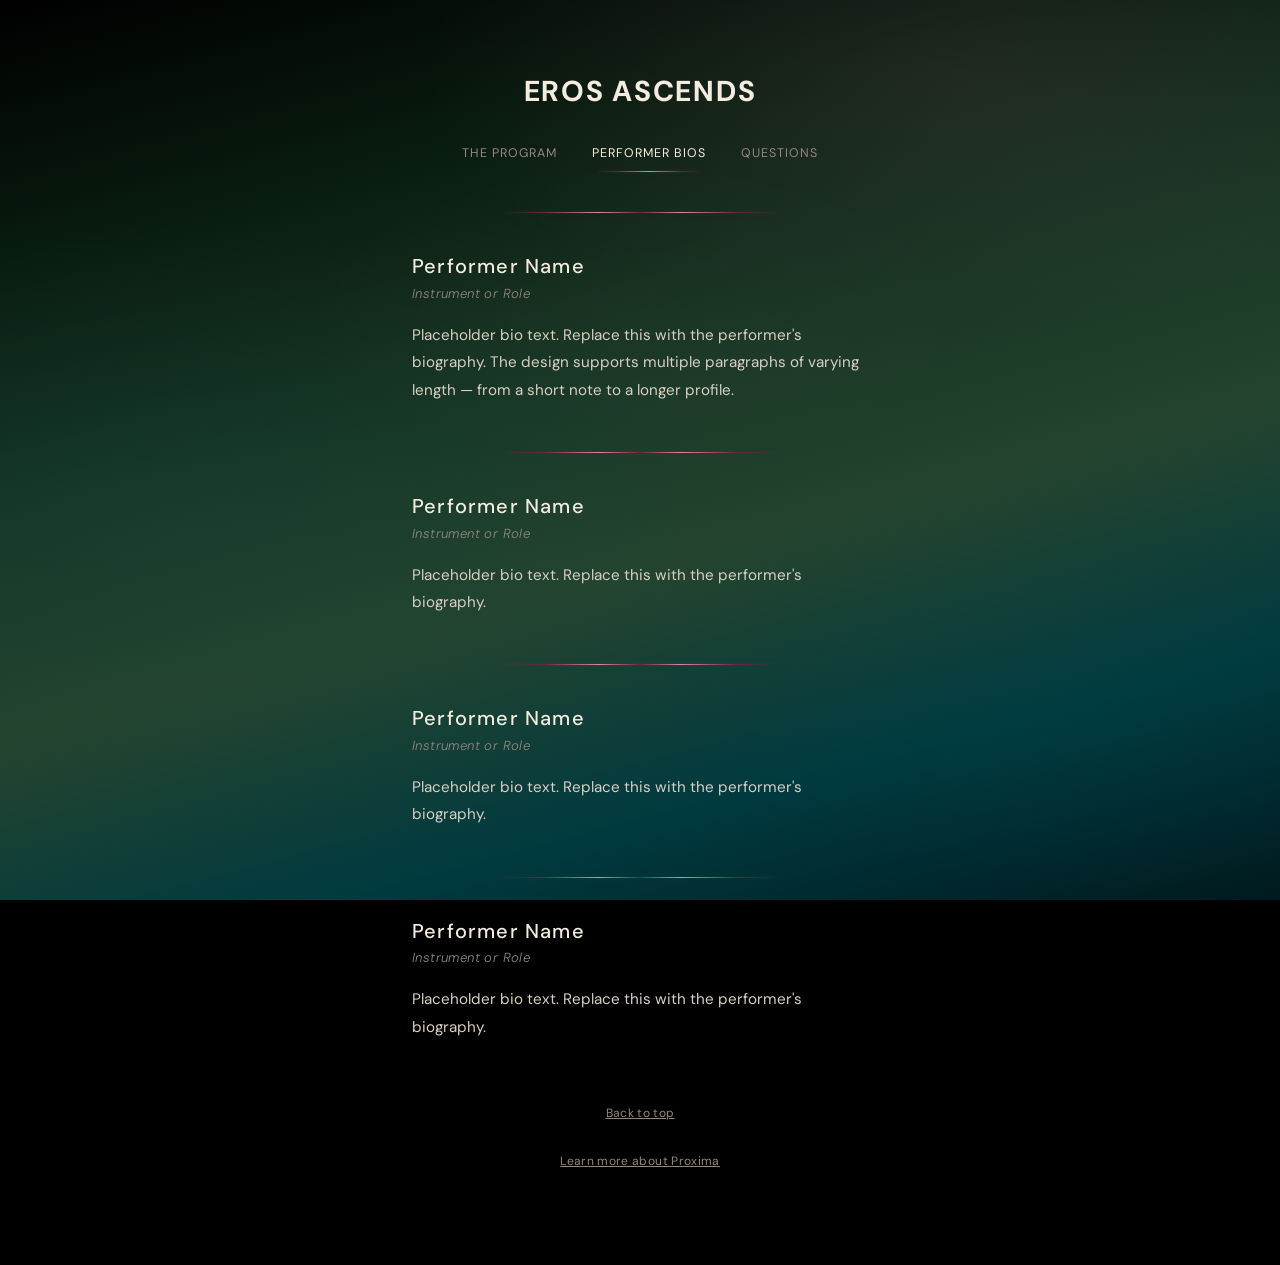
==== bios.html @ 9f5f0519 "Add files via upload" ====
<!DOCTYPE html>
<html lang="en">
<head>
  <meta charset="UTF-8">
  <meta name="viewport" content="width=device-width, initial-scale=1.0">
  <title>Eros Ascends — Performer Bios</title>
  <link rel="preconnect" href="https://fonts.googleapis.com">
  <link rel="preconnect" href="https://fonts.gstatic.com" crossorigin>
  <link href="https://fonts.googleapis.com/css2?family=DM+Sans:ital,wght@0,300;0,400;0,500;0,700;1,300;1,400&display=swap" rel="stylesheet">
  <link rel="stylesheet" href="style.css">
</head>
<body>

  <!-- ── Site Header & Navigation ── -->
  <header class="site-header">
    <h1 class="site-title"><a href="index.html">EROS ASCENDS</a></h1>
    <nav class="tab-nav" aria-label="Site navigation">
      <a href="index.html">The Program</a>
      <a href="bios.html" class="active">Performer Bios</a>
      <a href="questions.html">Questions</a>
    </nav>
  </header>

  <article class="page" id="top">

    <hr class="divider">

    <!-- ── Bio entries ──
         Replace the placeholder text below with actual performer bios.
         Each bio-card follows the same structure:
         .bio-name  → performer name
         .bio-role  → instrument / role
         .bio-text  → one or more paragraphs
    -->

    <section class="bio-card">
      <h2 class="bio-name">Performer Name</h2>
      <p class="bio-role">Instrument or Role</p>
      <div class="bio-text">
        <p>Placeholder bio text. Replace this with the performer's biography. The design supports multiple paragraphs of varying length — from a short note to a longer profile.</p>
      </div>
    </section>

    <hr class="divider">

    <section class="bio-card">
      <h2 class="bio-name">Performer Name</h2>
      <p class="bio-role">Instrument or Role</p>
      <div class="bio-text">
        <p>Placeholder bio text. Replace this with the performer's biography.</p>
      </div>
    </section>

    <hr class="divider">

    <section class="bio-card">
      <h2 class="bio-name">Performer Name</h2>
      <p class="bio-role">Instrument or Role</p>
      <div class="bio-text">
        <p>Placeholder bio text. Replace this with the performer's biography.</p>
      </div>
    </section>

    <hr class="divider">

    <section class="bio-card">
      <h2 class="bio-name">Performer Name</h2>
      <p class="bio-role">Instrument or Role</p>
      <div class="bio-text">
        <p>Placeholder bio text. Replace this with the performer's biography.</p>
      </div>
    </section>

    <a class="top-link" href="#top">Back to top</a>
    <a class="footer-link" href="https://www.proximaslc.com" target="_blank" rel="noopener">Learn more about Proxima</a>

  </article>

</body>
</html>
---- style.css ----
/* ═══════════════════════════════════════════════
   EROS ASCENDS — Shared Styles
   ═══════════════════════════════════════════════ */

/* ── Reset & Base ── */
*, *::before, *::after {
  margin: 0;
  padding: 0;
  box-sizing: border-box;
}

html {
  font-size: 16px;
  -webkit-text-size-adjust: 100%;
  scroll-behavior: smooth;
}

body {
  font-family: 'DM Sans', sans-serif;

  /* ── Atmospheric layered background ──
     Dark base with subtle color blooms:
     pink glow upper-right, teal lower-left,
     secondary teal lower-right, faint white center.
  */
  background-color: #000000;
  background-image:
    radial-gradient(ellipse 60% 40% at 75% 8%,
      rgba(204, 111, 152, 0.10) 0%,
      transparent 70%),
    radial-gradient(ellipse 80% 50% at 10% 55%,
      rgba(0, 88, 96, 0.14) 0%,
      transparent 60%),
    radial-gradient(ellipse 50% 35% at 85% 80%,
      rgba(0, 88, 96, 0.08) 0%,
      transparent 55%),
    radial-gradient(ellipse 45% 30% at 50% 35%,
      rgba(255, 255, 255, 0.02) 0%,
      transparent 60%),
    linear-gradient(165deg,
      #000000 0%,
      #081a0e 20%,
      #1a3825 45%,
      #24442e 60%,
      #003a40 80%,
      #001a1e 100%);
  background-attachment: fixed;

  color: #ede6da;
  min-height: 100dvh;
  padding: 0;
  -webkit-font-smoothing: antialiased;
}


/* ═══════════════════════════════════════════════
   Site Header & Tab Navigation
   ═══════════════════════════════════════════════ */

.site-header {
  text-align: center;
  padding: 3.5rem 1.5rem 0;
  max-width: 520px;
  margin: 0 auto;
}

.site-title {
  font-size: 1.6rem;
  font-weight: 700;
  letter-spacing: 0.06em;
  color: #f4ece0;
  margin-bottom: 1.5rem;
}

.site-title a {
  color: inherit;
  text-decoration: none;
}

/* Tab bar */
.tab-nav {
  display: flex;
  justify-content: center;
  gap: 0;
  margin-bottom: 0;
}

.tab-nav a {
  font-family: inherit;
  font-size: 0.78rem;
  font-weight: 400;
  letter-spacing: 0.08em;
  text-transform: uppercase;
  text-decoration: none;
  color: #918880;
  padding: 0.7rem 1.1rem;
  position: relative;
  transition: color 0.2s ease;
  -webkit-tap-highlight-color: transparent;
}

.tab-nav a:hover {
  color: #c8bfb2;
}

.tab-nav a.active {
  color: #f4ece0;
}

/* Active tab underline — gradient shimmer */
.tab-nav a.active::after {
  content: '';
  position: absolute;
  bottom: 0;
  left: 15%;
  right: 15%;
  height: 1px;
  background: linear-gradient(90deg,
    transparent 0%,
    #6A2543 20%,
    #D586A8 50%,
    #6A2543 80%,
    transparent 100%);
  box-shadow: 0 0 4px rgba(213, 134, 168, 0.15);
}


/* ═══════════════════════════════════════════════
   Shared Page Layout
   ═══════════════════════════════════════════════ */

.page {
  max-width: 520px;
  width: 100%;
  margin: 0 auto;
  padding: 2.5rem 1.5rem 3.5rem;
}

.page-subtitle {
  display: block;
  font-size: 0.85rem;
  font-weight: 300;
  letter-spacing: 0.12em;
  text-transform: uppercase;
  color: #918880;
  text-align: center;
  margin-bottom: 2rem;
}


/* ═══════════════════════════════════════════════
   Section Divider
   ═══════════════════════════════════════════════ */

.divider {
  width: 60%;
  max-width: 280px;
  height: 1px;
  margin: 0 auto 2.5rem;
  border: none;
  background: linear-gradient(90deg,
    transparent 0%,
    #6A2543 15%,
    #D586A8 35%,
    #6A2543 50%,
    #D586A8 65%,
    #6A2543 85%,
    transparent 100%);
  box-shadow:
    0 0 6px rgba(213, 134, 168, 0.12),
    0 0 1px rgba(213, 134, 168, 0.2);
}


/* ═══════════════════════════════════════════════
   Footer Link & Back-to-Top
   ═══════════════════════════════════════════════ */

.top-link {
  display: block;
  text-align: center;
  margin-top: 4rem;
  padding-bottom: 1rem;
  font-size: 0.75rem;
  color: #918880;
  text-decoration: underline;
  letter-spacing: 0.03em;
  transition: color 0.2s ease;
}

.top-link:hover {
  color: #b8b0a2;
}

.footer-link {
  display: block;
  text-align: center;
  margin-top: 1rem;
  padding-bottom: 2rem;
  font-size: 0.75rem;
  color: #918880;
  text-decoration: underline;
  letter-spacing: 0.03em;
  transition: color 0.2s ease;
}

.footer-link:hover {
  color: #b8b0a2;
}


/* ═══════════════════════════════════════════════
   Button (shared)
   ═══════════════════════════════════════════════ */

.btn {
  display: inline-block;
  font-family: inherit;
  font-size: 0.95rem;
  letter-spacing: 0.06em;
  color: #ffffff;
  background-color: #6A2543;
  border: none;
  border-radius: 6px;
  padding: 0.9rem 2rem;
  cursor: pointer;
  transition: background-color 0.2s ease, transform 0.1s ease;
  -webkit-tap-highlight-color: transparent;
}

.btn:hover {
  background-color: #7d2e52;
}

.btn:active {
  transform: scale(0.97);
}

.btn:focus-visible {
  outline: 2px solid #6A2543;
  outline-offset: 3px;
}


/* ═══════════════════════════════════════════════
   Questions Page
   ═══════════════════════════════════════════════ */

.questions-page {
  text-align: center;
}

.questions-page .intro {
  font-size: 0.95rem;
  line-height: 1.7;
  color: #b8b0a2;
  margin-bottom: 2.5rem;
}

.questions-page .intro em {
  font-style: italic;
  color: #c8bfb2;
}

.question-card {
  margin-top: 2.5rem;
  opacity: 0;
  transform: translateY(6px);
  transition: opacity 0.4s ease, transform 0.4s ease;
  pointer-events: none;
}

.question-card.visible {
  opacity: 1;
  transform: translateY(0);
  pointer-events: auto;
}

.question-card.fading {
  opacity: 0;
  transform: translateY(4px);
  transition: opacity 0.15s ease, transform 0.15s ease;
}

.question-text {
  font-size: 1.35rem;
  line-height: 1.55;
  color: #f4ece0;
  font-style: italic;
  display: inline-block;
  border: 1px solid transparent;
  border-radius: 8px;
  padding: 1.25rem 1.5rem;
  margin-bottom: 1.5rem;
  background:
    linear-gradient(#1E1F1E, #1E1F1E) padding-box,
    linear-gradient(135deg,
      #6A2543 0%,
      #D586A8 30%,
      #6A2543 50%,
      #D586A8 70%,
      #6A2543 100%) border-box;
  box-shadow:
    0 0 8px rgba(213, 134, 168, 0.15),
    0 0 2px rgba(213, 134, 168, 0.25);
}

.question-hint {
  font-size: 0.8rem;
  letter-spacing: 0.04em;
  color: #918880;
}

.error-message {
  margin-top: 2rem;
  font-size: 0.85rem;
  color: #918880;
  line-height: 1.6;
}

/* Questions-page footer link (inline variant) */
.questions-page .footer-link {
  display: inline-block;
  margin-top: 2.5rem;
}


/* ═══════════════════════════════════════════════
   Program Notes Page
   ═══════════════════════════════════════════════ */

.note-section {
  margin-bottom: 0;
}

.note-title {
  font-size: 1.15rem;
  font-weight: 500;
  letter-spacing: 0.06em;
  color: #f4ece0;
  margin-bottom: 0.5rem;
}

.note-composer {
  font-size: 0.82rem;
  font-weight: 300;
  color: #918880;
  letter-spacing: 0.03em;
  margin-bottom: 0;
}

/* Accordion */
.accordion-header {
  display: flex;
  align-items: flex-start;
  justify-content: space-between;
  gap: 1rem;
  cursor: pointer;
  -webkit-tap-highlight-color: transparent;
  padding: 0.5rem 0 1.5rem;
  border: none;
  background: none;
  text-align: left;
  width: 100%;
  font-family: inherit;
  color: inherit;
}

.accordion-header:focus-visible {
  outline: 1px solid rgba(106, 37, 67, 0.5);
  outline-offset: 4px;
  border-radius: 4px;
}

.accordion-label {
  flex: 1;
  min-width: 0;
}

.accordion-label .note-title,
.accordion-label .note-composer {
  pointer-events: none;
}

.accordion-chevron {
  flex-shrink: 0;
  width: 14px;
  height: 14px;
  margin-top: 0.35rem;
  transition: transform 0.3s ease;
  opacity: 0.4;
}

.accordion-chevron polyline {
  stroke: #b8b0a2;
  stroke-width: 2;
  fill: none;
  stroke-linecap: round;
  stroke-linejoin: round;
}

.note-section[data-open="true"] .accordion-chevron {
  transform: rotate(180deg);
  opacity: 0.55;
}

.accordion-content {
  overflow: hidden;
  max-height: 0;
  opacity: 0;
  transition: max-height 0.45s ease, opacity 0.35s ease;
}

.note-section[data-open="true"] .accordion-content {
  opacity: 1;
}

.accordion-inner {
  padding-top: 0.5rem;
  padding-bottom: 1rem;
}

.note-section-static {
  margin-bottom: 0;
  padding: 0.5rem 0 1.5rem;
}

/* Note body text */
.note-body p {
  font-size: 0.95rem;
  line-height: 1.8;
  color: #d8d0c4;
  margin-bottom: 1.4rem;
}

.note-body p:last-child {
  margin-bottom: 0;
}

/* Poetry / Source Text */
.poem-block {
  margin: 2.2rem 0;
  padding-left: 1.25rem;
  border-left: 1px solid rgba(106, 37, 67, 0.35);
}

.poem-label {
  font-size: 0.78rem;
  font-weight: 500;
  letter-spacing: 0.08em;
  text-transform: uppercase;
  color: #918880;
  margin-bottom: 1rem;
}

.poem-block p {
  font-size: 0.9rem;
  font-style: italic;
  line-height: 1.85;
  color: #c8c0b4;
  margin-bottom: 0;
}

.poem-block .stanza {
  margin-bottom: 1.2rem;
}

.poem-block .stanza:last-child {
  margin-bottom: 0;
}

.inline-verse {
  margin: 1.8rem 0;
  padding-left: 1.25rem;
  border-left: 1px solid rgba(106, 37, 67, 0.35);
}

.inline-verse p {
  font-size: 0.9rem;
  font-style: italic;
  line-height: 1.85;
  color: #c8c0b4;
  margin-bottom: 0;
}


/* ═══════════════════════════════════════════════
   Bios Page
   ═══════════════════════════════════════════════ */

.bio-card {
  margin-bottom: 3rem;
}

.bio-name {
  font-size: 1.15rem;
  font-weight: 500;
  letter-spacing: 0.06em;
  color: #f4ece0;
  margin-bottom: 0.35rem;
}

.bio-role {
  font-size: 0.82rem;
  font-weight: 300;
  font-style: italic;
  color: #918880;
  letter-spacing: 0.03em;
  margin-bottom: 1.25rem;
}

.bio-text p {
  font-size: 0.95rem;
  line-height: 1.8;
  color: #d8d0c4;
  margin-bottom: 1.2rem;
}

.bio-text p:last-child {
  margin-bottom: 0;
}


/* ═══════════════════════════════════════════════
   Responsive
   ═══════════════════════════════════════════════ */

@media (min-width: 600px) {
  .site-title {
    font-size: 1.8rem;
  }

  .page {
    padding: 2.5rem 2rem 4rem;
  }

  .site-header {
    padding-top: 4.5rem;
  }

  .note-title,
  .bio-name {
    font-size: 1.25rem;
  }

  .question-text {
    font-size: 1.5rem;
  }
}
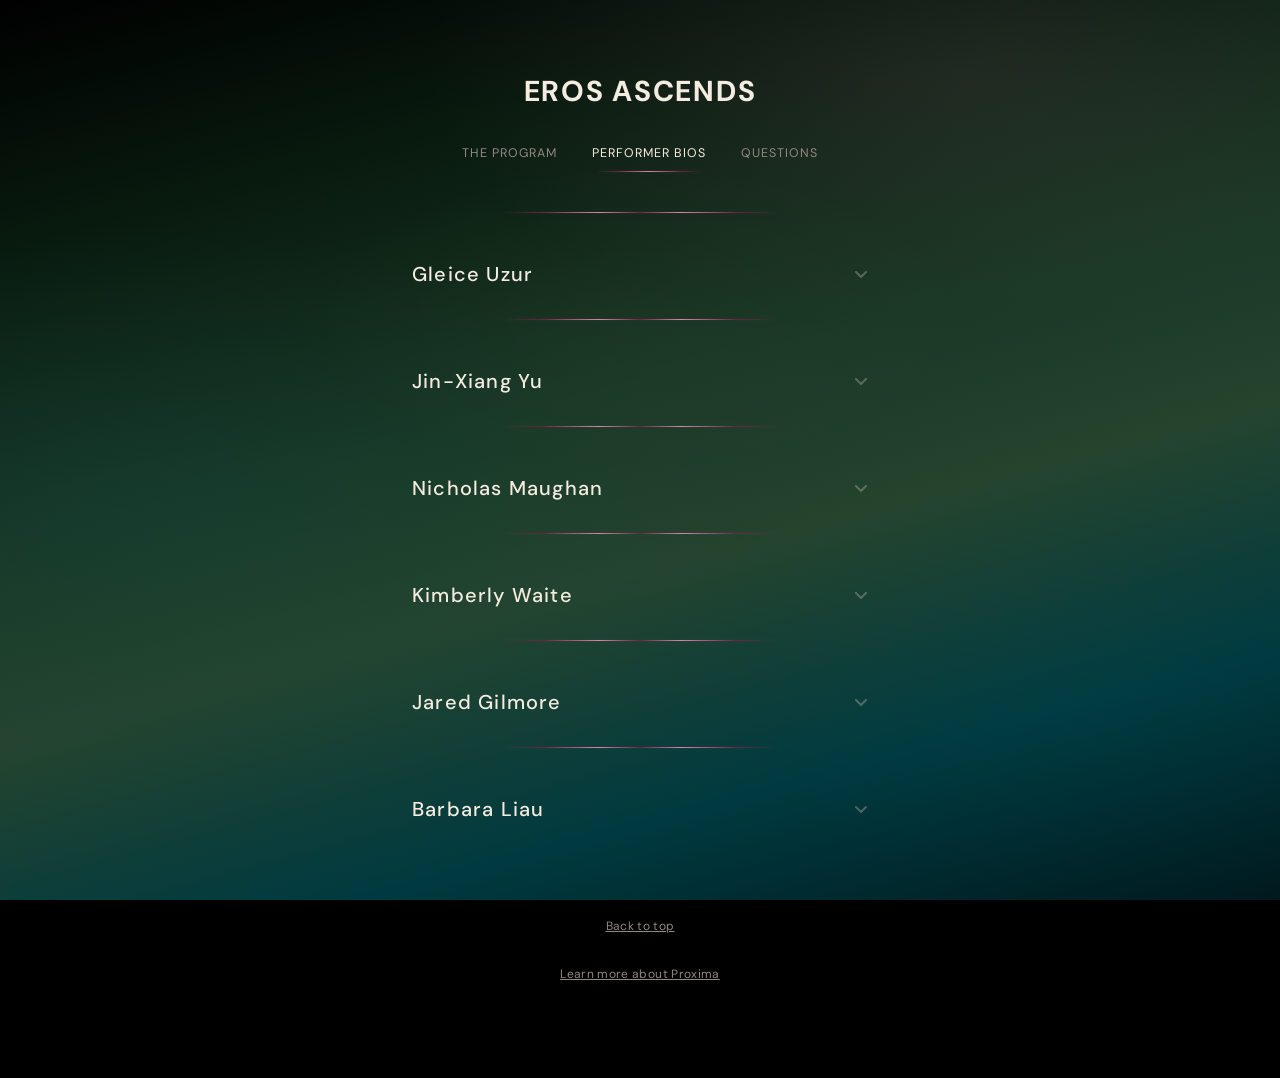
==== commit ab50819f: "Add files via upload" ====
--- a/bios.html
+++ b/bios.html
@@ -25,49 +25,140 @@
 
     <hr class="divider">
 
-    <!-- ── Bio entries ──
-         Replace the placeholder text below with actual performer bios.
-         Each bio-card follows the same structure:
-         .bio-name  → performer name
-         .bio-role  → instrument / role
-         .bio-text  → one or more paragraphs
-    -->
-
-    <section class="bio-card">
-      <h2 class="bio-name">Performer Name</h2>
-      <p class="bio-role">Instrument or Role</p>
-      <div class="bio-text">
-        <p>Placeholder bio text. Replace this with the performer's biography. The design supports multiple paragraphs of varying length — from a short note to a longer profile.</p>
-      </div>
-    </section>
-
-    <hr class="divider">
-
-    <section class="bio-card">
-      <h2 class="bio-name">Performer Name</h2>
-      <p class="bio-role">Instrument or Role</p>
-      <div class="bio-text">
-        <p>Placeholder bio text. Replace this with the performer's biography.</p>
-      </div>
-    </section>
-
-    <hr class="divider">
-
-    <section class="bio-card">
-      <h2 class="bio-name">Performer Name</h2>
-      <p class="bio-role">Instrument or Role</p>
-      <div class="bio-text">
-        <p>Placeholder bio text. Replace this with the performer's biography.</p>
-      </div>
-    </section>
-
-    <hr class="divider">
-
-    <section class="bio-card">
-      <h2 class="bio-name">Performer Name</h2>
-      <p class="bio-role">Instrument or Role</p>
-      <div class="bio-text">
-        <p>Placeholder bio text. Replace this with the performer's biography.</p>
+    <section class="note-section" data-open="false">
+      <button class="accordion-header" aria-expanded="false">
+        <div class="accordion-label">
+          <h2 class="note-title">Gleice Uzur</h2>
+        </div>
+        <svg class="accordion-chevron" viewBox="0 0 14 14" aria-hidden="true">
+          <polyline points="2,5 7,10 12,5"/>
+        </svg>
+      </button>
+      <div class="accordion-content">
+        <div class="accordion-inner">
+          <img class="bio-headshot" src="headshots/Gleice Portrait .png" alt="Gleice Uzur">
+          <div class="bio-text">
+            <p>Born in São Paulo, Brazil, Gleice de Oliveira Uzur began her violin studies at age five and earned her BM from Escola Municipal de Música Santa Marcelina. Her musical journey includes postgraduate studies in Sofia, Bulgaria, summer festivals in Austria and Germany, and studies with Professor Peter Zazofsky at Boston University.</p>
+            <p>As the recipient of the prestigious Brazilian Ministry of Culture award, Gleice was the only South American selected for the Australian String Academy in 2009. She has served as Concertmaster and Associate Concertmaster of Orchestra Bachiana, São Paulo Symphony Youth Orchestra, and Orquestrade Câmara da Universidade de São Paulo.</p>
+            <p>Gleice has also performed extensively with chamber ensembles such as the FASM String Quartet, Ethos String Quartet, Candle Trio, and OCAM String Quartet. As an educator, she taught at the São Paulo Young Philharmonic Orchestra and Guri Santa Marcelina, a social program for at-risk students in São Paulo.</p>
+            <p>Currently, she is an adjunct violin and music theory instructor at Weber State University.</p>
+          </div>
+        </div>
+      </div>
+    </section>
+
+    <hr class="divider">
+
+    <section class="note-section" data-open="false">
+      <button class="accordion-header" aria-expanded="false">
+        <div class="accordion-label">
+          <h2 class="note-title">Jin-Xiang Yu</h2>
+        </div>
+        <svg class="accordion-chevron" viewBox="0 0 14 14" aria-hidden="true">
+          <polyline points="2,5 7,10 12,5"/>
+        </svg>
+      </button>
+      <div class="accordion-content">
+        <div class="accordion-inner">
+          <img class="bio-headshot" src="headshots/jx headshot.JPG" alt="Jin-Xiang Yu">
+          <div class="bio-text">
+            <p>Raised in Japan, 郁金香 (Jin-Xiang Yu) is a soprano/mezzo-soprano with roots from China, Japan, Korea, and Russia. She grew up in a family of musicians and painters, speaking Japanese and Mandarin Chinese while learning English and Spanish at international schools. Her artistic journey started with ballet, piano, and jazz trumpet, and her commitment to vocal studies developed during her collegiate studies in linguistics.</p>
+            <p>When not on stage, she works as a film/commercial actor, teaches at her private studio, Studio JX, teaches musical theatre @utahdanceinstitute and is an owner of @yogasunne. JX holds a Musical Theatre degree (American Musical and Dramatic Academy), a Bachelor of Arts in Linguistics (CUNY Queens College), a Bachelor of Music (Aaron Copland School of Music), and a Master of Music (Yale School of Music).</p>
+            <p>At home, she's a mom to 3 munchkin performers and a wife to Bill, the extraordinaire behind the scenes. She is ridiculously competitive at volleyball, eats unreasonably spicy food, and is indubitably passionate about authentic storytelling. <a href="https://jinxiangyusoprano.com/" target="_blank" rel="noopener" style="color: #b8b0a2;">jinxiangyusoprano.com</a> · @jin.xiang_yu / @studio.j_x</p>
+          </div>
+        </div>
+      </div>
+    </section>
+
+    <hr class="divider">
+
+    <section class="note-section" data-open="false">
+      <button class="accordion-header" aria-expanded="false">
+        <div class="accordion-label">
+          <h2 class="note-title">Nicholas Maughan</h2>
+        </div>
+        <svg class="accordion-chevron" viewBox="0 0 14 14" aria-hidden="true">
+          <polyline points="2,5 7,10 12,5"/>
+        </svg>
+      </button>
+      <div class="accordion-content">
+        <div class="accordion-inner">
+          <img class="bio-headshot" src="headshots/Nic.jpg" alt="Nicholas Maughan">
+          <div class="bio-text">
+            <p>A "fluid" musician (Utah Arts Review), Nicholas Maughan is a Salt Lake City–based pianist whose work centers on collaboration, responsiveness, and shared artistic practice. Whether performing in concert settings, working in the dance studio, or collaborating with singers and instrumentalists, Nic approaches music-making as a dialogue shaped by listening, adaptability, and connection.</p>
+            <p>It was a joy for Nic to focus deeply on his work with Ballet West for six seasons, where he served as Company Pianist and Principal Keyboard with the Ballet West Orchestra. During this time, he supported daily classes, rehearsals, performances, and the creation of new choreographic works, experiences that continue to shape his musical instincts and collaborative approach. Nic has been energized by a recent return to teaching and freelance performance, reconnecting with a wide range of artists and projects across disciplines.</p>
+            <p>Nic is a founding director of Proxima Performing Arts, which he co-founded with soprano Kimberly Waite and arts advocate Barbara Liau. Through Proxima, he curates and presents cross-disciplinary performances in homes and alternative venues, bringing artists and audiences into close proximity through shared music, food, and conversation. The work reflects a belief that performance is most alive when it is experienced directly, where artists and audiences share the same ground and where connection extends beyond the performance into community.</p>
+            <p>This past spring, Nic was pleased to return to Weber State University as an adjunct instructor in the dance program, where he teaches "Music for Dancers." His teaching draws directly from professional experience and emphasizes clear communication and collaborative music-making between dancers and musicians.</p>
+          </div>
+        </div>
+      </div>
+    </section>
+
+    <hr class="divider">
+
+    <section class="note-section" data-open="false">
+      <button class="accordion-header" aria-expanded="false">
+        <div class="accordion-label">
+          <h2 class="note-title">Kimberly Waite</h2>
+        </div>
+        <svg class="accordion-chevron" viewBox="0 0 14 14" aria-hidden="true">
+          <polyline points="2,5 7,10 12,5"/>
+        </svg>
+      </button>
+      <div class="accordion-content">
+        <div class="accordion-inner">
+          <img class="bio-headshot" src="headshots/kim headshot 2025.jpeg" alt="Kimberly Waite">
+          <div class="bio-text">
+            <p>Kimberly Waite is a vocalist, teacher, and cultural leader rooted in the belief that art and community are inseparable. She sang professionally until 2017, after which she shifted her focus to teaching voice full time. Over the following years, she worked with hundreds of students, helping them reconnect with their voices as instruments of expression, presence, and truth.</p>
+            <p>In 2023, she closed her private voice studio to redirect her energy toward building institutions designed to serve communities in a rapidly changing era. She is the co-founder and CEO of Opus, a tech company building the next generation of self-discovery tools, and a co-founder and Executive Director of Proxima Performing Arts, a nonprofit devoted to creating intimate, human-centered performance experiences.</p>
+            <p>Her work is guided by a vision of building organizations that meet the real needs of the Utah Tribe—places that sustain joy, cultivate meaning, and keep love alive in the hearts of everyone who encounters them. Kim is the mother of two brilliant children and is deeply devoted to mysticism, practical spirituality, and her partner, Christopher.</p>
+          </div>
+        </div>
+      </div>
+    </section>
+
+    <hr class="divider">
+
+    <section class="note-section" data-open="false">
+      <button class="accordion-header" aria-expanded="false">
+        <div class="accordion-label">
+          <h2 class="note-title">Jared Gilmore</h2>
+        </div>
+        <svg class="accordion-chevron" viewBox="0 0 14 14" aria-hidden="true">
+          <polyline points="2,5 7,10 12,5"/>
+        </svg>
+      </button>
+      <div class="accordion-content">
+        <div class="accordion-inner">
+          <img class="bio-headshot" src="headshots/Jared Headshot option 2.jpeg" alt="Jared Gilmore">
+          <div class="bio-text">
+            <p>Jared Gilmore is a pianist and composer based in Utah. He studied classical piano through age 18, then stepped away from formal training to explore blues and rock. After that, he moved to New York City to work as an audio engineer and producer, which later led to production work on cruise ship music festivals—where he'd spend off-hours writing on the practice pianos tucked away on the ship.</p>
+            <p>Today, Jared performs and composes original romantic-style piano music. His writing is influenced by myth, dreams, and depth psychology, and composing is one of the main ways he stays connected to his inner life and the meanings he's tracking beneath the surface.</p>
+          </div>
+        </div>
+      </div>
+    </section>
+
+    <hr class="divider">
+
+    <section class="note-section" data-open="false">
+      <button class="accordion-header" aria-expanded="false">
+        <div class="accordion-label">
+          <h2 class="note-title">Barbara Liau</h2>
+        </div>
+        <svg class="accordion-chevron" viewBox="0 0 14 14" aria-hidden="true">
+          <polyline points="2,5 7,10 12,5"/>
+        </svg>
+      </button>
+      <div class="accordion-content">
+        <div class="accordion-inner">
+          <div class="bio-text">
+            <p>Barbara Liau is a founder and technology executive with a background in blockchain and distributed systems. She has founded and led multiple venture-backed companies, including Summa and Nomad, where she built infrastructure for connecting and securing digital assets across networks and raised significant institutional capital to support that work.</p>
+            <p>Her background spans software engineering, product design, and communications, with earlier experience as a developer at Storj and in public affairs with the United States military.</p>
+            <p>She has also worked as a mentor and educator, supporting the development of early-career engineers.</p>
+            <p>Barbara currently serves as Board President of Proxima Performing Arts and as CTO of Opus, where she focuses on building practical systems at the intersection of technology and human experience.</p>
+          </div>
+        </div>
       </div>
     </section>
 
@@ -76,5 +167,51 @@
 
   </article>
 
+  <script>
+    (function () {
+      'use strict';
+
+      var sections = document.querySelectorAll('.note-section[data-open]');
+
+      sections.forEach(function (section) {
+        var content = section.querySelector('.accordion-content');
+        if (section.getAttribute('data-open') === 'true' && content) {
+          content.style.maxHeight = content.scrollHeight + 'px';
+        }
+      });
+
+      document.addEventListener('click', function (e) {
+        var header = e.target.closest('.accordion-header');
+        if (!header) return;
+
+        var section = header.closest('.note-section');
+        if (!section) return;
+
+        var isOpen = section.getAttribute('data-open') === 'true';
+        var content = section.querySelector('.accordion-content');
+        if (!content) return;
+
+        if (isOpen) {
+          content.style.maxHeight = content.scrollHeight + 'px';
+          content.offsetHeight;
+          content.style.maxHeight = '0';
+          section.setAttribute('data-open', 'false');
+          header.setAttribute('aria-expanded', 'false');
+        } else {
+          section.setAttribute('data-open', 'true');
+          header.setAttribute('aria-expanded', 'true');
+          content.style.maxHeight = content.scrollHeight + 'px';
+
+          content.addEventListener('transitionend', function handler() {
+            if (section.getAttribute('data-open') === 'true') {
+              content.style.maxHeight = 'none';
+            }
+            content.removeEventListener('transitionend', handler);
+          });
+        }
+      });
+    })();
+  </script>
+
 </body>
 </html>
--- a/style.css
+++ b/style.css
@@ -329,6 +329,26 @@
    Program Notes Page
    ═══════════════════════════════════════════════ */
 
+/* Program number shown to the left of the accordion header */
+.note-number {
+  flex-shrink: 0;
+  font-size: 0.82rem;
+  font-weight: 300;
+  color: #918880;
+  letter-spacing: 0.03em;
+  margin-top: 0.25rem;
+  min-width: 1.4rem;
+}
+
+/* Performer line beneath composer */
+.note-performers {
+  font-size: 0.82rem;
+  font-weight: 300;
+  color: #918880;
+  letter-spacing: 0.03em;
+  margin-top: 0.25rem;
+}
+
 .note-section {
   margin-bottom: 0;
 }
@@ -421,8 +441,15 @@
 }
 
 .note-section-static {
+  display: flex;
+  align-items: flex-start;
+  gap: 1rem;
   margin-bottom: 0;
   padding: 0.5rem 0 1.5rem;
+}
+
+.note-section-static .note-number {
+  margin-top: 0.15rem;
 }
 
 /* Note body text */
@@ -488,6 +515,27 @@
    Bios Page
    ═══════════════════════════════════════════════ */
 
+/* Bio headshot */
+.bio-headshot {
+  width: 90px;
+  height: 90px;
+  border-radius: 50%;
+  object-fit: cover;
+  border: 1px solid transparent;
+  background:
+    linear-gradient(#1E1F1E, #1E1F1E) padding-box,
+    linear-gradient(135deg,
+      #6A2543 0%,
+      #D586A8 40%,
+      #6A2543 60%,
+      #D586A8 80%,
+      #6A2543 100%) border-box;
+  box-shadow:
+    0 0 6px rgba(213, 134, 168, 0.12),
+    0 0 2px rgba(213, 134, 168, 0.2);
+  margin-bottom: 1rem;
+}
+
 .bio-card {
   margin-bottom: 3rem;
 }
